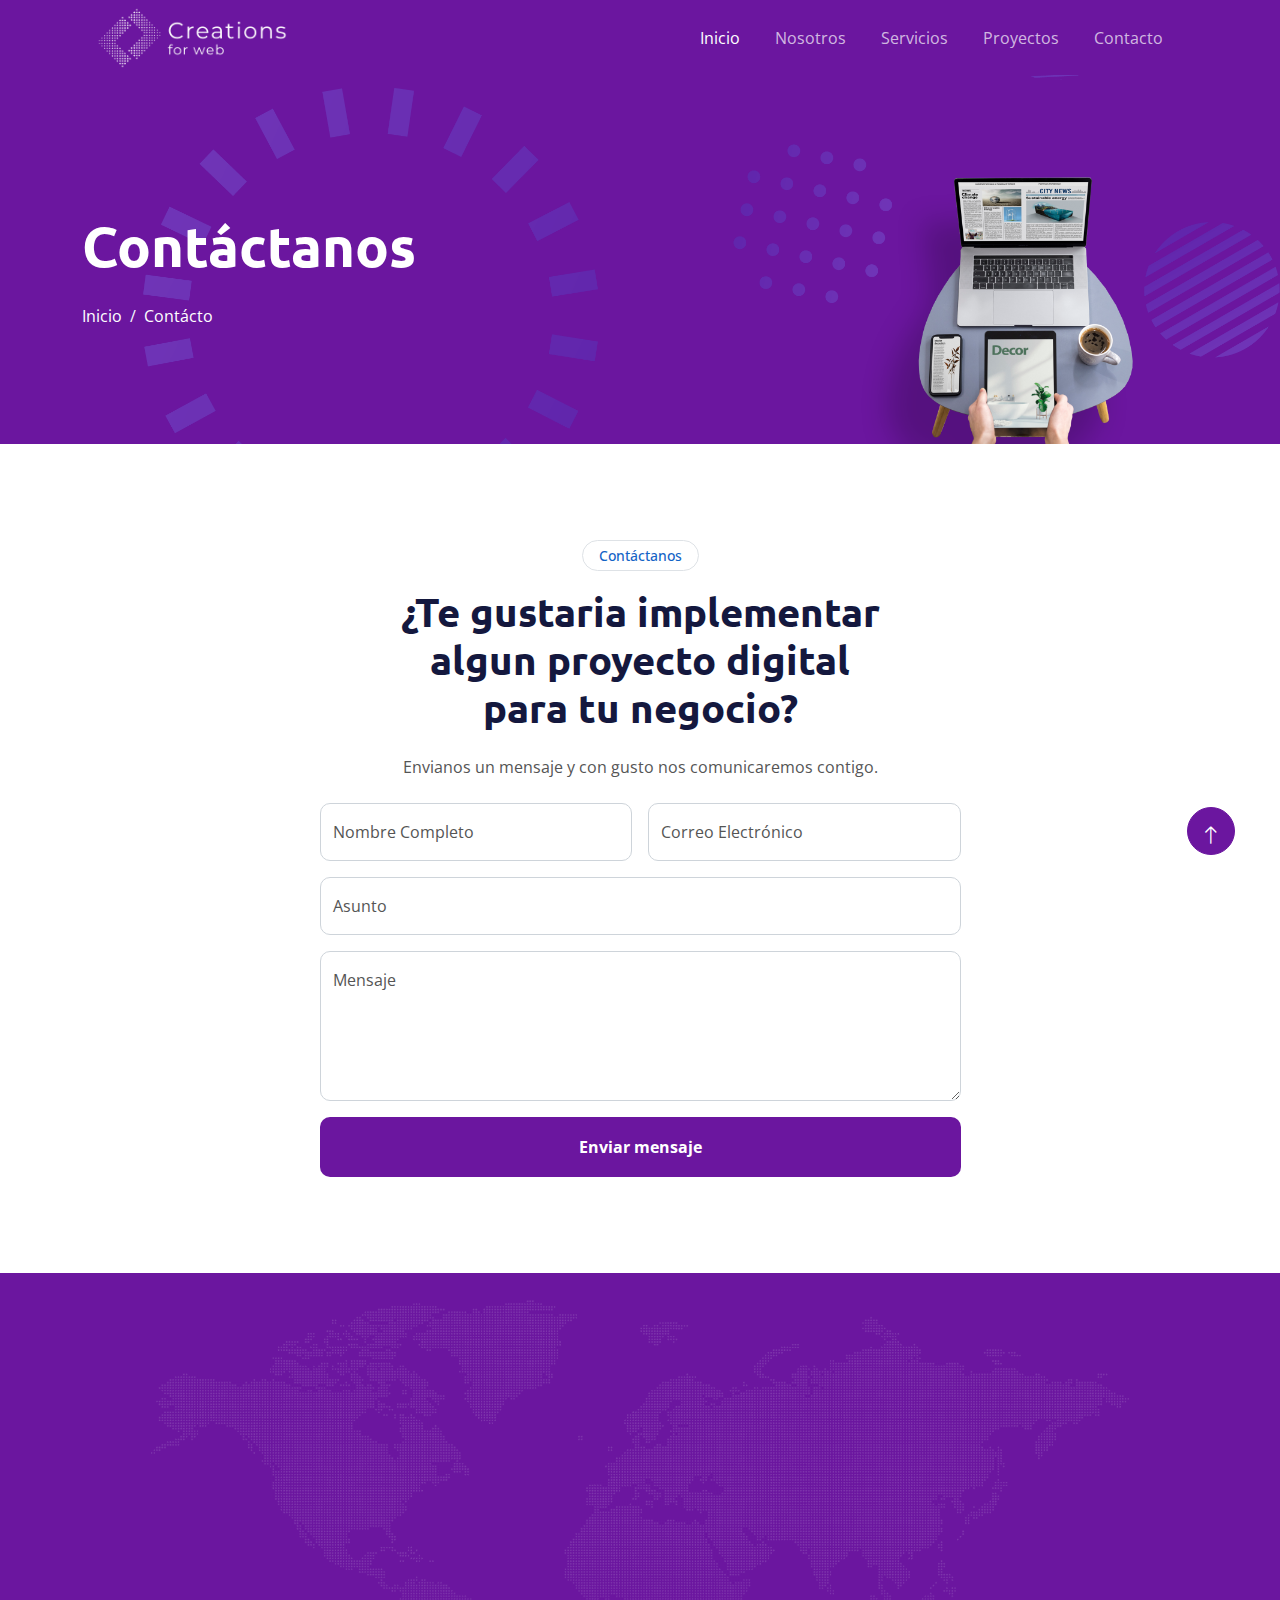
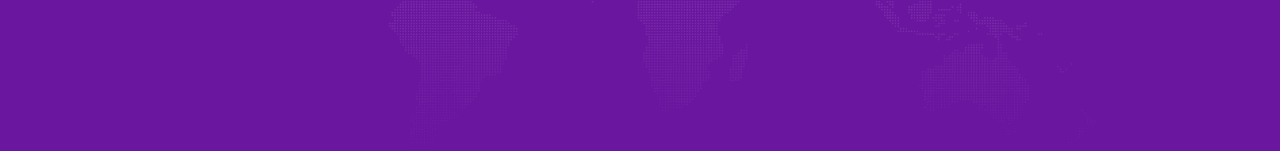
==== contacto.html @ 1298d69a "191223" ====
<!DOCTYPE html>
<html lang="en">

<head>
    <meta charset="utf-8">
    <title>Creations for web</title>
    <meta content="width=device-width, initial-scale=1.0" name="viewport">
    <meta content="" name="keywords">
    <meta content="" name="description">

    <!-- Favicon -->
    <link href="img/favicon.ico" rel="icon">

    <!-- Google Web Fonts -->
    <link rel="preconnect" href="https://fonts.googleapis.com">
    <link rel="preconnect" href="https://fonts.gstatic.com" crossorigin>
    <link href="https://fonts.googleapis.com/css2?family=Open+Sans:wght@400;600&family=Ubuntu:wght@500;700&display=swap"
        rel="stylesheet">

    <!-- Icon Font Stylesheet -->
    <link href="https://cdnjs.cloudflare.com/ajax/libs/font-awesome/5.10.0/css/all.min.css" rel="stylesheet">
    <link href="https://cdn.jsdelivr.net/npm/bootstrap-icons@1.4.1/font/bootstrap-icons.css" rel="stylesheet">

    <!-- Libraries Stylesheet -->
    <link href="lib/animate/animate.min.css" rel="stylesheet">
    <link href="lib/owlcarousel/assets/owl.carousel.min.css" rel="stylesheet">

    <!-- Customized Bootstrap Stylesheet -->
    <link href="css/bootstrap.min.css" rel="stylesheet">

    <!-- Template Stylesheet -->
    <link href="css/style.css" rel="stylesheet">
</head>

<body>
    <!-- Spinner Start -->
    <div id="spinner"
        class="show bg-white position-fixed translate-middle w-100 vh-100 top-50 start-50 d-flex align-items-center justify-content-center">
        <div class="spinner-grow text-primary" style="width: 3rem; height: 3rem;" role="status">
            <span class="sr-only">Loading...</span>
        </div>
    </div>
    <!-- Spinner End -->


    <!-- Navbar Start -->
    <div class="container-fluid sticky-top" style="background-color: #6B169F !important;">
        <div class="container">
            <nav class="navbar navbar-expand-lg navbar-dark p-0">
                <a href="index.html" class="navbar-brand">
                    <!-- <h1 class="text-white">WEB<span class="text-dark">.</span>Develop</h1> -->
                    <img src="img/logos/logo5.png" alt="" style="width: 220px;">
                </a>
                <button type="button" class="navbar-toggler ms-auto me-0" data-bs-toggle="collapse"
                    data-bs-target="#navbarCollapse">
                    <span class="navbar-toggler-icon"></span>
                </button>
                <div class="collapse navbar-collapse" id="navbarCollapse">
                    <div class="navbar-nav ms-auto" style="background-color: #6B169F;">
                        <a href="./" class="nav-item nav-link active">Inicio</a>
                        <a href="index.html?#div_nosotros" class="nav-item nav-link">Nosotros</a>
                        <a href="index.html?#div_servicios" class="nav-item nav-link">Servicios</a>
                        <a href="index.html?#div_proyectos" class="nav-item nav-link">Proyectos</a>
                        <!-- <div class="nav-item dropdown">
                            <a href="#" class="nav-link dropdown-toggle" data-bs-toggle="dropdown">Pages</a>
                            <div class="dropdown-menu bg-light mt-2">
                                <a href="feature.html" class="dropdown-item">Features</a>
                                <a href="team.html" class="dropdown-item">Our Team</a>
                                <a href="faq.html" class="dropdown-item">FAQs</a>
                                <a href="testimonial.html" class="dropdown-item">Testimonial</a>
                                <a href="404.html" class="dropdown-item">404 Page</a>
                            </div>
                        </div> -->
                        <a href="contacto.html" class="nav-item nav-link">Contacto</a>
                    </div>
                    <!-- <butaton type="button" class="btn text-white p-0 d-none d-lg-block" data-bs-toggle="modal"
                        data-bs-target="#searchModal"><i class="fa fa-search"></i></butaton> -->
                </div>
            </nav>
        </div>
    </div>
    <!-- Navbar End -->


    <!-- Hero Start -->
    <div class="container-fluid pt-5 bg-primary hero-header" style="background-color: #6B169F !important;">
        <div class="container pt-5">
            <div class="row g-5 pt-5">
                <div class="col-lg-6 align-self-center text-center text-lg-start mb-lg-5">
                    <h1 class="display-4 text-white mb-4 animated slideInRight">Contáctanos</h1>
                    <nav aria-label="breadcrumb">
                        <ol class="breadcrumb justify-content-center justify-content-lg-start mb-0">
                            <li class="breadcrumb-item"><a class="text-white" href="index.html">Inicio</a></li>
                            <!-- <li class="breadcrumb-item"><a class="text-white" href="#">Contacto</a></li> -->
                            <li class="breadcrumb-item text-white active" aria-current="page">Contácto</li>
                        </ol>
                    </nav>
                </div>
                <div class="col-lg-6 align-self-end text-center text-lg-end">
                    <img class="img-fluid" src="img/76507_3.png" alt="" style="max-height: 300px;">
                </div>
            </div>
        </div>
    </div>
    <!-- Hero End -->


    <!-- Full Screen Search Start -->
    <div class="modal fade" id="searchModal" tabindex="-1">
        <div class="modal-dialog modal-fullscreen">
            <div class="modal-content" style="background: rgba(20, 24, 62, 0.7);">
                <div class="modal-header border-0">
                    <button type="button" class="btn btn-square bg-white btn-close" data-bs-dismiss="modal"
                        aria-label="Close"></button>
                </div>
                <div class="modal-body d-flex align-items-center justify-content-center">
                    <div class="input-group" style="max-width: 600px;">
                        <input type="text" class="form-control bg-transparent border-light p-3"
                            placeholder="Type search keyword">
                        <button class="btn btn-light px-4"><i class="bi bi-search"></i></button>
                    </div>
                </div>
            </div>
        </div>
    </div>
    <!-- Full Screen Search End -->


    <!-- Contact Start -->
    <div class="container-fluid py-5">
        <div class="container py-5">
            <div class="mx-auto text-center wow fadeIn" data-wow-delay="0.1s" style="max-width: 500px;">
                <div class="btn btn-sm border rounded-pill text-primary px-3 mb-3">Contáctanos</div>
                <h1 class="mb-4">¿Te gustaria implementar algun proyecto digital para tu negocio?</h1>
            </div>
            <div class="row justify-content-center">
                <div class="col-lg-7">
                    <p class="text-center mb-4">Envianos un mensaje y con gusto nos comunicaremos contigo.</p>
                    <div class="wow fadeIn" data-wow-delay="0.3s">
                        <form>
                            <div class="row g-3">
                                <div class="col-md-6">
                                    <div class="form-floating">
                                        <input type="text" class="form-control" id="name" placeholder="Nombre Completo">
                                        <label for="name">Nombre Completo</label>
                                    </div>
                                </div>
                                <div class="col-md-6">
                                    <div class="form-floating">
                                        <input type="email" class="form-control" id="email" placeholder="Correo Electrónico">
                                        <label for="email">Correo Electrónico</label>
                                    </div>
                                </div>
                                <div class="col-12">
                                    <div class="form-floating">
                                        <input type="text" class="form-control" id="subject" placeholder="Asunto">
                                        <label for="subject">Asunto</label>
                                    </div>
                                </div>
                                <div class="col-12">
                                    <div class="form-floating">
                                        <textarea class="form-control" placeholder="Escribe tu mensaje aquí" id="message" style="height: 150px"></textarea>
                                        <label for="message">Mensaje</label>
                                    </div>
                                </div>
                                <div class="col-12">
                                    <div onclick="guardar_contacto();" style=" padding: 18px; width: 100%; background-color: #6B169F; color: #fff; cursor: pointer; border-radius: 10px; text-align: center;">
                                        <b>Enviar mensaje</b>
                                    </div>
                                    <!-- <button class="btn btn-primary w-100 py-3" style="background-color: #6B169F;" onclick="guardar_contacto();">Enviar Mensaje</button> -->
                                    <!-- <button onclick="guardar_contacto();">Enviar</button> -->
                                    <!-- <a href="#" onclick="guardar_contacto();">Guardar</a> -->
                                    
                                </div>
                            </div>
                        </form>
                    </div>
                </div>
            </div>
        </div>
    </div>
    <!-- Contact End -->
        

    <!-- Newsletter Start -->
    <!-- <div class="container-fluid bg-primary newsletter py-5">
        <div class="container">
            <div class="row g-5 align-items-center">
                <div class="col-md-5 ps-lg-0 pt-5 pt-md-0 text-start wow fadeIn" data-wow-delay="0.3s">
                    <img class="img-fluid" src="img/newsletter.png" alt="">
                </div>
                <div class="col-md-7 py-5 newsletter-text wow fadeIn" data-wow-delay="0.5s">
                    <div class="btn btn-sm border rounded-pill text-white px-3 mb-3">Newsletter</div>
                    <h1 class="text-white mb-4">Let's subscribe the newsletter</h1>
                    <div class="position-relative w-100 mt-3 mb-2">
                        <input class="form-control border-0 rounded-pill w-100 ps-4 pe-5" type="text"
                            placeholder="Enter Your Email" style="height: 48px;">
                        <button type="button" class="btn shadow-none position-absolute top-0 end-0 mt-1 me-2"><i
                                class="fa fa-paper-plane text-primary fs-4"></i></button>
                    </div>
                    <small class="text-white-50">Diam sed sed dolor stet amet eirmod</small>
                </div>
            </div>
        </div>
    </div> -->
    <!-- Newsletter End -->


    <!-- Footer Start -->
    <!-- Footer Start -->
    <div class="container-fluid bg-dark text-white-50 footer pt-5" style="background-color: #6B169F !important;">
        <div class="container py-5">
            <div class="row g-5">
                <div class="col-md-6 col-lg-3 wow fadeIn" data-wow-delay="0.1s">
                    <a href="index.html" class="d-inline-block mb-3">
                        <!-- <h1 class="text-white">AI<span class="text-primary">.</span>Tech</h1> -->
                        <img src="img/logos/logo5.png" alt="" style="width: 190px;">
                    </a>
                    <p class="mb-0">Nuestra misión es la satisfacción de nuestros clientes mediante la implementación de herramientas digitales a la medida que impulsen el crecimiento de su negocio.</p>
                </div>
                <div class="col-md-6 col-lg-3 wow fadeIn" data-wow-delay="0.3s">
                    <h5 class="text-white mb-4">Ponerse en contácto</h5>
                    <p><i class="fa fa-map-marker-alt me-3"></i>Guadalajara, Jalisco México</p>
                    <p><i class="fa fa-phone-alt me-3"></i>+52 333 255 0900</p>
                    <p><i class="fa fa-envelope me-3"></i>info@creationsforweb.com</p>
                    <div class="d-flex pt-2">
                        <!-- <a class="btn btn-outline-light btn-social" href=""><i class="fab fa-twitter"></i></a>
                        <a class="btn btn-outline-light btn-social" href=""><i class="fab fa-facebook-f"></i></a>
                        <a class="btn btn-outline-light btn-social" href=""><i class="fab fa-youtube"></i></a>
                        <a class="btn btn-outline-light btn-social" href=""><i class="fab fa-instagram"></i></a>
                        <a class="btn btn-outline-light btn-social" href=""><i class="fab fa-linkedin-in"></i></a> -->
                    </div>
                </div>
                <div class="col-md-6 col-lg-3 wow fadeIn" data-wow-delay="0.5s">
                    <h5 class="text-white mb-4">Navegación</h5>
                    <a class="btn btn-link" href="index.html?#div_nosotros">Nosotros</a>
                    <a class="btn btn-link" href="contacto.html">Contacto</a>
                    <a class="btn btn-link" href="#">Privacy Policy</a>
                    <a class="btn btn-link" href="#">Terms & Condition</a>
                    <!-- <a class="btn btn-link" href="">Career</a> -->
                </div>
                <div class="col-md-6 col-lg-3 wow fadeIn" data-wow-delay="0.7s">
                    <h5 class="text-white mb-4">Nuestros servicios</h5>
                    <a class="btn btn-link" href="#">Paginas Web</a>
                    <a class="btn btn-link" href="#">Sistemas Web</a>
                    <a class="btn btn-link" href="#">Web Apps</a>
                    <a class="btn btn-link" href="#">Tiendas en linea</a>
                    <!-- <a class="btn btn-link" href="#">Robot Technology</a> -->
                </div>
            </div>
        </div>
        <div class="container wow fadeIn" data-wow-delay="0.1s">
            <div class="copyright">
                <div class="row">
                    <div class="col-md-6 text-center text-md-start mb-3 mb-md-0">
                        &copy; <a class="border-bottom" href="#">Creations for web</a>, All Right Reserved.

                        <!--/*** This template is free as long as you keep the footer author’s credit link/attribution link/backlink. If you'd like to use the template without the footer author’s credit link/attribution link/backlink, you can purchase the Credit Removal License from "https://htmlcodex.com/credit-removal". Thank you for your support. ***/-->
                        Designed By <a class="border-bottom" href="https://htmlcodex.com">HTML Codex</a> Distributed By <a class="border-bottom" href="https://themewagon.com">ThemeWagon</a>
                    </div>
                    <!-- <div class="col-md-6 text-center text-md-end">
                        <div class="footer-menu">
                            <a href="">Home</a>
                            <a href="">Cookies</a>
                            <a href="">Help</a>
                            <a href="">FAQs</a>
                        </div>
                    </div> -->
                </div>
            </div>
        </div>
    </div>
    <!-- Footer End -->


    <!-- Back to Top -->
    <a href="#" style="background-color: #6B169F; border-color: #6B169F;" class="btn btn-lg btn-primary btn-lg-square back-to-top pt-2"><i class="bi bi-arrow-up"></i></a>

    <script src="https://code.jquery.com/jquery-3.7.1.min.js" integrity="sha256-/JqT3SQfawRcv/BIHPThkBvs0OEvtFFmqPF/lYI/Cxo=" crossorigin="anonymous"></script>
    <!-- JavaScript Libraries -->
    <script src="https://ajax.googleapis.com/ajax/libs/jquery/3.6.1/jquery.min.js"></script>
    <script src="https://cdn.jsdelivr.net/npm/bootstrap@5.0.0/dist/js/bootstrap.bundle.min.js"></script>
    <script src="lib/wow/wow.min.js"></script>
    <script src="lib/easing/easing.min.js"></script>
    <script src="lib/waypoints/waypoints.min.js"></script>
    <script src="lib/counterup/counterup.min.js"></script>
    <script src="lib/owlcarousel/owl.carousel.min.js"></script>

    <!-- Template Javascript -->
    <script src="js/main.js"></script>
</body>
<script type="text/javascript" src="scripts/contacto.js?v=<?php echo(rand()); ?>"></script>
</html>
---- css/style.css ----
/********** Template CSS **********/
:root {
    --primary: #1363C6;
    --secondary: #15ACE1;
    --light: #F4F7FE;
    --dark: #14183E;
}


/*** Spinner ***/
#spinner {
    opacity: 0;
    visibility: hidden;
    transition: opacity .5s ease-out, visibility 0s linear .5s;
    z-index: 99999;
}

#spinner.show {
    transition: opacity .5s ease-out, visibility 0s linear 0s;
    visibility: visible;
    opacity: 1;
}

.back-to-top {
    position: fixed;
    display: none;
    right: 45px;
    bottom: 45px;
    z-index: 99;
}


/*** Heading ***/
h1,
h2,
h3,
.fw-bold {
    font-weight: 700 !important;
}

h4,
h5,
h6,
.fw-medium {
    font-weight: 500 !important;
}


/*** Button ***/
.btn {
    font-weight: 500;
    transition: .5s;
}

.btn-square {
    width: 38px;
    height: 38px;
}

.btn-sm-square {
    width: 32px;
    height: 32px;
}

.btn-lg-square {
    width: 48px;
    height: 48px;
}

.btn-square,
.btn-sm-square,
.btn-lg-square {
    padding: 0;
    display: flex;
    align-items: center;
    justify-content: center;
    font-weight: normal;
    border-radius: 50px;
}


/*** Navbar ***/
.sticky-top {
    top: -150px;
    transition: .5s;
}

.navbar {
    padding: 11px 0 !important;
    height: 75px;
}

.navbar .navbar-nav .nav-link {
    margin-right: 35px;
    padding: 0;
    color: rgba(255, 255, 255, .7);
    outline: none;
}

.navbar .navbar-nav .nav-link:hover,
.navbar .navbar-nav .nav-link.active {
    color: rgba(255, 255, 255, 1);
}

.navbar .dropdown-toggle::after {
    border: none;
    content: "\f107";
    font-family: "Font Awesome 5 Free";
    font-weight: 900;
    vertical-align: middle;
    margin-left: 8px;
}

@media (max-width: 991.98px) {
    .navbar .navbar-nav {
        padding: 0 15px;
        background: var(--primary);
    }

    .navbar .navbar-nav .nav-link  {
        margin-right: 0;
        padding: 10px 0;
    }
}

@media (min-width: 992px) {
    .navbar .nav-item .dropdown-menu {
        display: block;
        border: none;
        margin-top: 0;
        top: 150%;
        opacity: 0;
        visibility: hidden;
        transition: .5s;
    }

    .navbar .nav-item:hover .dropdown-menu {
        top: 100%;
        visibility: visible;
        transition: .5s;
        opacity: 1;
    }
}


/*** Hero Header ***/
.hero-header {
    margin-top: -75px;
    background: url(../img/bg-hero.png) center center no-repeat;
    background-size: cover;
}

.hero-header .breadcrumb-item+.breadcrumb-item::before {
    color: var(--light);
}


/*** Section Title ***/
.section-title::before {
    position: absolute;
    content: "";
    width: 45px;
    height: 4px;
    bottom: 0;
    left: 0;
    background: var(--dark);
}

.section-title::after {
    position: absolute;
    content: "";
    width: 4px;
    height: 4px;
    bottom: 0;
    left: 50px;
    background: var(--dark);
}

.section-title.text-center::before {
    left: 50%;
    margin-left: -25px;
}

.section-title.text-center::after {
    left: 50%;
    margin-left: 25px;
}

.section-title h6::before,
.section-title h6::after {
    position: absolute;
    content: "";
    width: 10px;
    height: 10px;
    top: 2px;
    left: 0;
    background: rgba(33, 66, 177, .5);
}

.section-title h6::after {
    top: 5px;
    left: 3px;
}


/*** About ***/
.about-img {
    position: relative;
    overflow: hidden;
}

.about-img::after {
    position: absolute;
    content: "";
    width: 100%;
    height: 100%;
    top: 0;
    left: 0;
    background: url(../img/bg-about-img.png) top left no-repeat;
    background-size: contain;
}


/*** Service ***/
.service-item {
    position: relative;
    padding: 45px 30px;
    background: #FFFFFF;
    transition: .5s;
}

.service-item:hover {
    background: var(--primary);
}

.service-item .service-icon {
    margin: 0 auto 20px auto;
    width: 90px;
    height: 90px;
    color: var(--primary);
    background: var(--light);
    transition: .5s;
}

.service-item:hover .service-icon {
    background: #FFFFFF;
}

.service-item h5,
.service-item p {
    transition: .5s;
}

.service-item:hover h5,
.service-item:hover p {
    color: #FFFFFF;
}

.service-item a.btn {
    position: relative;
    display: flex;
    color: var(--primary);
    transition: .5s;
    z-index: 1;
}

.service-item:hover a.btn {
    color: var(--primary);
}

.service-item a.btn::before {
    position: absolute;
    content: "";
    width: 35px;
    height: 35px;
    top: 0;
    left: 0;
    border-radius: 35px;
    background: var(--light);
    transition: .5s;
    z-index: -1;
}

.service-item:hover a.btn::before {
    width: 100%;
    background: var(--light);
}


/*** Feature ***/
.feature {
    background: url(../img/bg-hero.png) center center no-repeat;
    background-size: cover;
}


/*** Newsletter ***/
.newsletter {
    background: url(../img/bg-hero.png) center center no-repeat;
    background-size: cover;
}

@media (min-width: 992px) {
    .newsletter .container {
        max-width: 100% !important;
    }

    .newsletter .newsletter-text  {
        padding-right: calc(((100% - 960px) / 2) + .75rem);
    }
}

@media (min-width: 1200px) {
    .newsletter .newsletter-text  {
        padding-right: calc(((100% - 1140px) / 2) + .75rem);
    }
}

@media (min-width: 1400px) {
    .newsletter .newsletter-text  {
        padding-right: calc(((100% - 1320px) / 2) + .75rem);
    }
}


/*** Case Study ***/
.case-item img {
    transition: .5s;
}
  
.case-item:hover img {
    transform: scale(1.2);
}
  
.case-overlay {
    position: absolute;
    padding: 30px;
    width: 100%;
    height: 100%;
    top: 0;
    left: 0;
    display: flex;
    flex-direction: column;
    align-items: flex-start;
    justify-content: flex-end;
    background: linear-gradient(rgba(20, 24, 62, 0), var(--dark));
    z-index: 1;
}

.case-overlay small {
    display: inline-block;
    padding: 3px 15px;
    color: #FFFFFF;
    background: rgba(20, 24, 62, .7);
    border-radius: 25px;
    margin-bottom: 15px;
}

.case-overlay span.btn:hover {
    color: var(--primary);
    background: #FFFFFF;
    border-color: #FFFFFF;
}


/*** FAQs ***/
.accordion .accordion-item {
    border: none;
    margin-bottom: 15px;
}

.accordion .accordion-button {
    background: var(--light);
    border-radius: 2px;
}

.accordion .accordion-button:not(.collapsed) {
    color: #FFFFFF;
    background: var(--primary);
    box-shadow: none;
}

.accordion .accordion-button:not(.collapsed)::after {
    background-image: url("data:image/svg+xml,%3csvg xmlns='http://www.w3.org/2000/svg' viewBox='0 0 16 16' fill='%23fff'%3e%3cpath fill-rule='evenodd' d='M1.646 4.646a.5.5 0 0 1 .708 0L8 10.293l5.646-5.647a.5.5 0 0 1 .708.708l-6 6a.5.5 0 0 1-.708 0l-6-6a.5.5 0 0 1 0-.708z'/%3e%3c/svg%3e");
}

.accordion .accordion-body {
    padding: 15px 0 0 0;
}


/*** Testimonial ***/
.testimonial-carousel {
    position: relative;
}

.testimonial-carousel .owl-nav {
    position: absolute;
    width: 40px;
    height: 100%;
    top: calc(50% - 50px);
    left: -21px;
    display: flex;
    flex-direction: column;
    align-items: center;
}

.testimonial-carousel .owl-nav .owl-prev,
.testimonial-carousel .owl-nav .owl-next {
    margin: 5px 0;
    width: 40px;
    height: 40px;
    display: flex;
    align-items: center;
    justify-content: center;
    color: var(--primary);
    background: #FFFFFF;
    border: 1px solid var(--primary);
    border-radius: 40px;
    font-size: 18px;
    transition: .5s;
}

.testimonial-carousel .owl-nav .owl-prev:hover,
.testimonial-carousel .owl-nav .owl-next:hover {
    background: var(--primary);
    color: #FFFFFF;
}

.testimonial-carousel .owl-dots {
    margin-top: 35px;
    margin-left: 3rem;
}

.testimonial-carousel .owl-dot {
    position: relative;
    display: inline-block;
    margin-right: 10px;
    width: 15px;
    height: 15px;
    background: #FFFFFF;
    border: 1px solid var(--primary);
    border-radius: 15px;
    transition: .5s;
}

.testimonial-carousel .owl-dot.active {
    width: 30px;
    background: var(--primary);
}


/*** Team ***/
.team-item {
    transition: .5s;
    border: 1px solid transparent;
    transition: .5s;
}

.team-item:hover {

    border-color: var(--primary);
}


/*** Footer ***/
.footer {
    background: url(../img/footer.png) center center no-repeat;
    background-size: contain;
}

.footer .btn.btn-social {
    margin-right: 5px;
    width: 40px;
    height: 40px;
    display: flex;
    align-items: center;
    justify-content: center;
    color: rgba(255,255,255,.5);
    border: 1px solid rgba(256, 256, 256, .1);
    border-radius: 40px;
    transition: .3s;
}

.footer .btn.btn-social:hover {
    color: var(--primary);
}

.footer .btn.btn-link {
    display: block;
    margin-bottom: 10px;
    padding: 0;
    text-align: left;
    color: rgba(255,255,255,.5);
    font-weight: normal;
    transition: .3s;
}

.footer .btn.btn-link:hover {
    color: #FFFFFF;
}

.footer .btn.btn-link::before {
    position: relative;
    content: "\f105";
    font-family: "Font Awesome 5 Free";
    font-weight: 900;
    margin-right: 10px;
}

.footer .btn.btn-link:hover {
    letter-spacing: 1px;
    box-shadow: none;
}

.footer .copyright {
    padding: 25px 0;
    font-size: 14px;
    border-top: 1px solid rgba(256, 256, 256, .1);
}

.footer .copyright a {
    color: rgba(255,255,255,.5);
}

.footer .copyright a:hover {
    color: #FFFFFF;
}

.footer .footer-menu a {
    margin-right: 15px;
    padding-right: 15px;
    border-right: 1px solid rgba(255, 255, 255, .1);
}

.footer .footer-menu a:last-child {
    margin-right: 0;
    padding-right: 0;
    border-right: none;
}
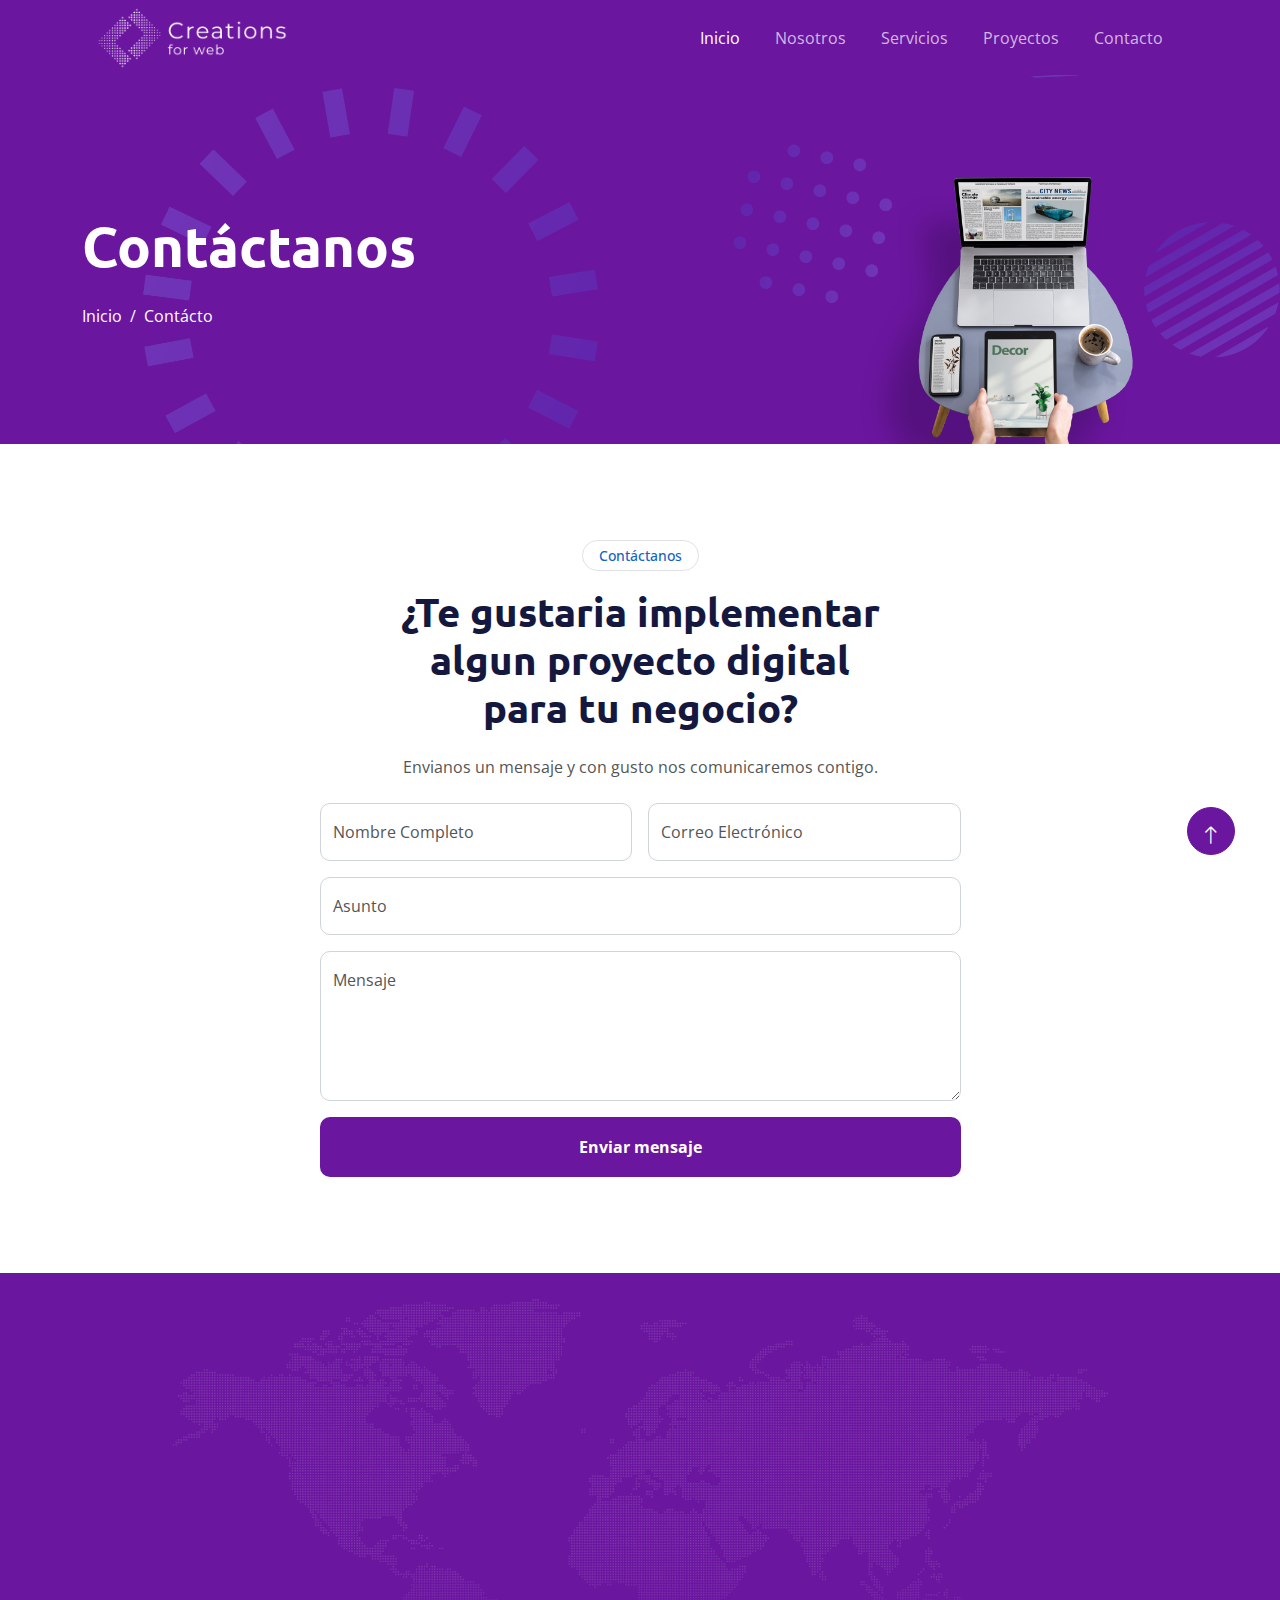
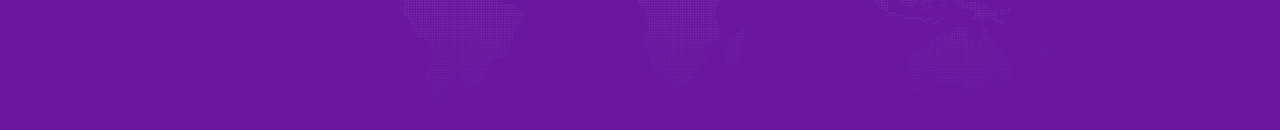
==== commit bd442ce8: "191223_1" ====
--- a/contacto.html
+++ b/contacto.html
@@ -256,7 +256,7 @@
                         &copy; <a class="border-bottom" href="#">Creations for web</a>, All Right Reserved.
 
                         <!--/*** This template is free as long as you keep the footer author’s credit link/attribution link/backlink. If you'd like to use the template without the footer author’s credit link/attribution link/backlink, you can purchase the Credit Removal License from "https://htmlcodex.com/credit-removal". Thank you for your support. ***/-->
-                        Designed By <a class="border-bottom" href="https://htmlcodex.com">HTML Codex</a> Distributed By <a class="border-bottom" href="https://themewagon.com">ThemeWagon</a>
+                        <!-- Designed By <a class="border-bottom" href="https://htmlcodex.com">HTML Codex</a> Distributed By <a class="border-bottom" href="https://themewagon.com">ThemeWagon</a> -->
                     </div>
                     <!-- <div class="col-md-6 text-center text-md-end">
                         <div class="footer-menu">
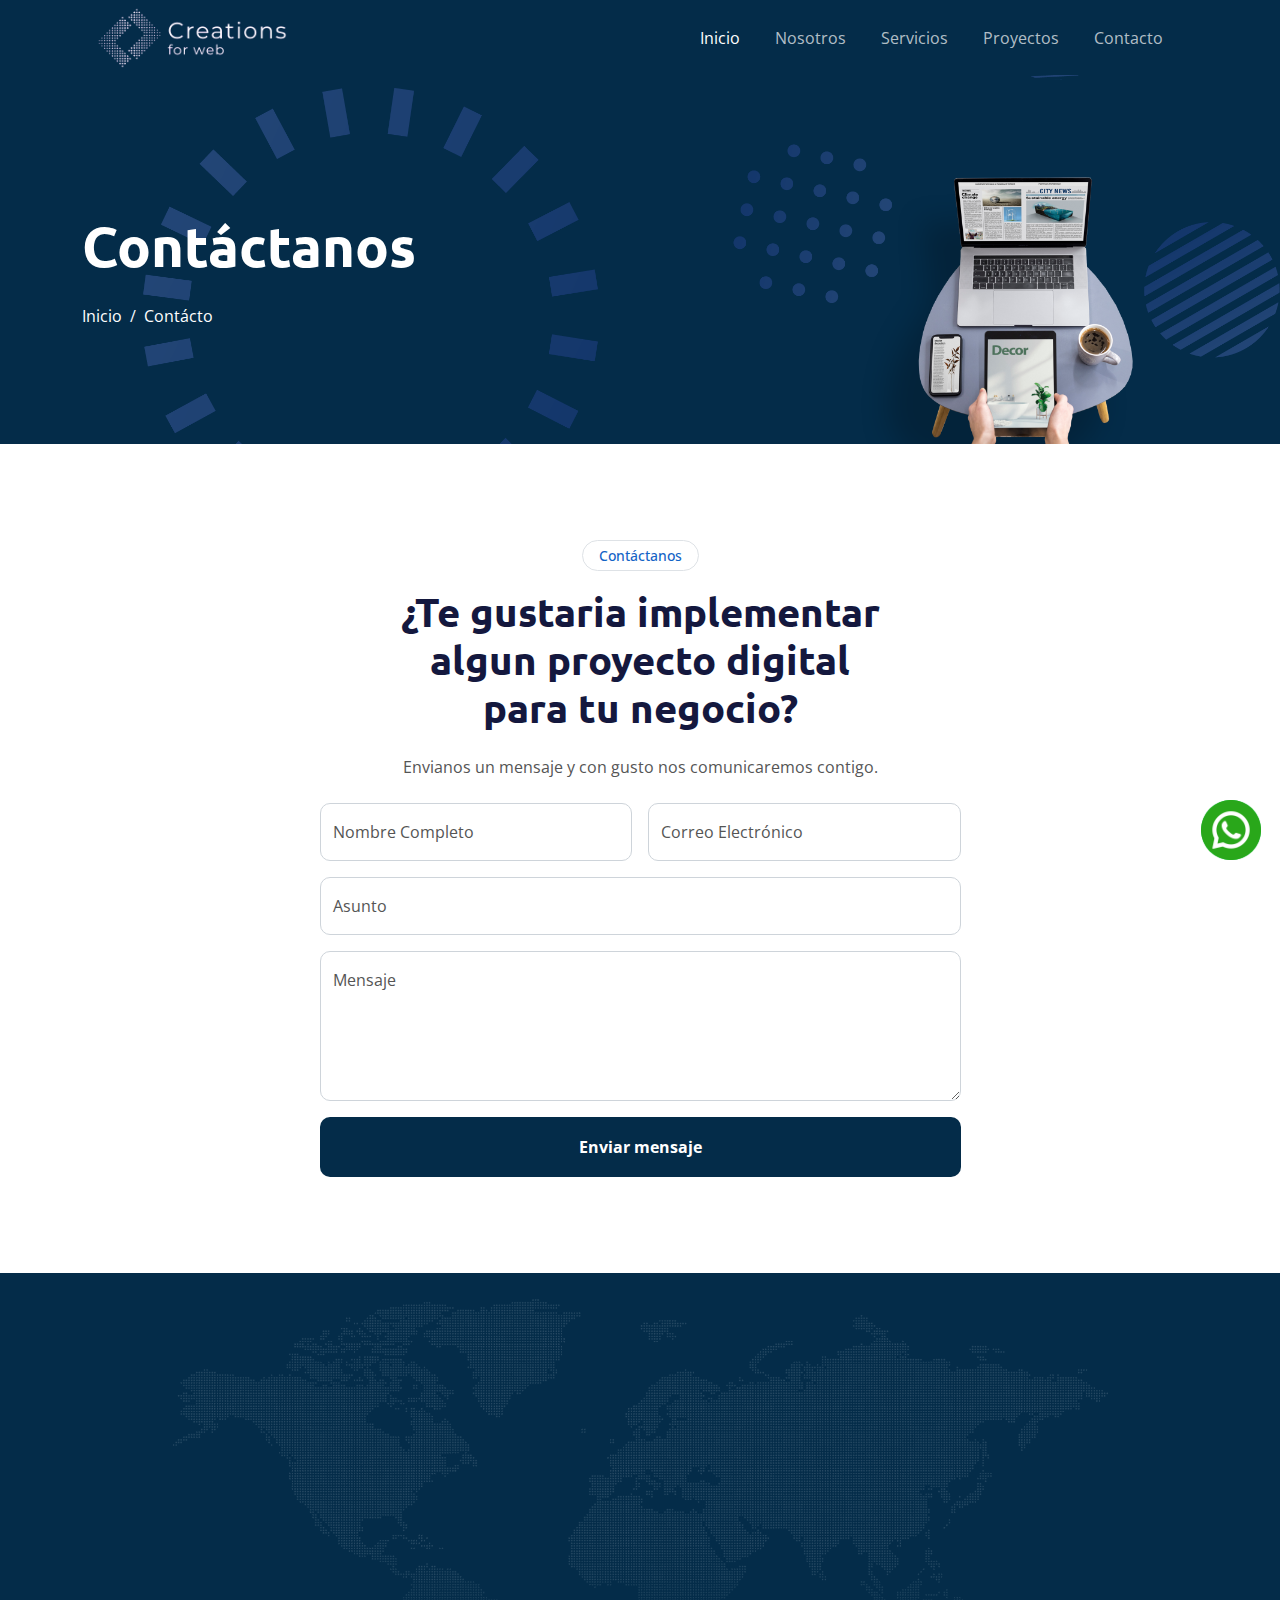
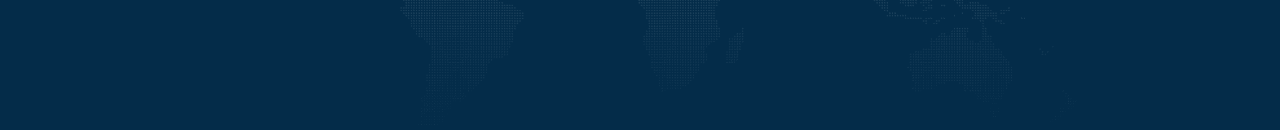
==== commit 9f0de33a: "28122023_5" ====
--- a/contacto.html
+++ b/contacto.html
@@ -4,6 +4,7 @@
 <head>
     <meta charset="utf-8">
     <title>Creations for web</title>
+    <link href="img/logos/icono.png" rel="icon">
     <meta content="width=device-width, initial-scale=1.0" name="viewport">
     <meta content="" name="keywords">
     <meta content="" name="description">
@@ -30,9 +31,13 @@
 
     <!-- Template Stylesheet -->
     <link href="css/style.css" rel="stylesheet">
+    <link rel="stylesheet" href="whatsapp.css">
 </head>
 
 <body>
+    <a  href="https://api.whatsapp.com/send?phone=+5213332550900&text=Hola,%20me%20gustaría%20conocer%20más%20información%20." class="float" target="_blank">
+        <img src="img/iconos/whatsapp.png" style="width: 100%;">
+    </a>
     <!-- Spinner Start -->
     <div id="spinner"
         class="show bg-white position-fixed translate-middle w-100 vh-100 top-50 start-50 d-flex align-items-center justify-content-center">
@@ -44,19 +49,19 @@
 
 
     <!-- Navbar Start -->
-    <div class="container-fluid sticky-top" style="background-color: #6B169F !important;">
+    <div class="container-fluid sticky-top" style="background-color: #042C49 !important;">
         <div class="container">
             <nav class="navbar navbar-expand-lg navbar-dark p-0">
                 <a href="index.html" class="navbar-brand">
                     <!-- <h1 class="text-white">WEB<span class="text-dark">.</span>Develop</h1> -->
-                    <img src="img/logos/logo5.png" alt="" style="width: 220px;">
+                    <img src="img/logos/logo5SF.png" alt="" style="width: 220px;">
                 </a>
                 <button type="button" class="navbar-toggler ms-auto me-0" data-bs-toggle="collapse"
                     data-bs-target="#navbarCollapse">
                     <span class="navbar-toggler-icon"></span>
                 </button>
                 <div class="collapse navbar-collapse" id="navbarCollapse">
-                    <div class="navbar-nav ms-auto" style="background-color: #6B169F;">
+                    <div class="navbar-nav ms-auto" style="background-color: #042C49;">
                         <a href="./" class="nav-item nav-link active">Inicio</a>
                         <a href="index.html?#div_nosotros" class="nav-item nav-link">Nosotros</a>
                         <a href="index.html?#div_servicios" class="nav-item nav-link">Servicios</a>
@@ -83,7 +88,7 @@
 
 
     <!-- Hero Start -->
-    <div class="container-fluid pt-5 bg-primary hero-header" style="background-color: #6B169F !important;">
+    <div class="container-fluid pt-5 bg-primary hero-header" style="background-color: #042C49 !important;">
         <div class="container pt-5">
             <div class="row g-5 pt-5">
                 <div class="col-lg-6 align-self-center text-center text-lg-start mb-lg-5">
@@ -164,7 +169,7 @@
                                     </div>
                                 </div>
                                 <div class="col-12">
-                                    <div onclick="guardar_contacto();" style=" padding: 18px; width: 100%; background-color: #6B169F; color: #fff; cursor: pointer; border-radius: 10px; text-align: center;">
+                                    <div onclick="guardar_contacto();" style=" padding: 18px; width: 100%; background-color: #042C49; color: #fff; cursor: pointer; border-radius: 10px; text-align: center;">
                                         <b>Enviar mensaje</b>
                                     </div>
                                     <!-- <button class="btn btn-primary w-100 py-3" style="background-color: #6B169F;" onclick="guardar_contacto();">Enviar Mensaje</button> -->
@@ -208,13 +213,13 @@
 
     <!-- Footer Start -->
     <!-- Footer Start -->
-    <div class="container-fluid bg-dark text-white-50 footer pt-5" style="background-color: #6B169F !important;">
+    <div class="container-fluid bg-dark text-white-50 footer pt-5" style="background-color: #042C49 !important;">
         <div class="container py-5">
             <div class="row g-5">
                 <div class="col-md-6 col-lg-3 wow fadeIn" data-wow-delay="0.1s">
                     <a href="index.html" class="d-inline-block mb-3">
                         <!-- <h1 class="text-white">AI<span class="text-primary">.</span>Tech</h1> -->
-                        <img src="img/logos/logo5.png" alt="" style="width: 190px;">
+                        <img src="img/logos/logo5SF.png" alt="" style="width: 190px;">
                     </a>
                     <p class="mb-0">Nuestra misión es la satisfacción de nuestros clientes mediante la implementación de herramientas digitales a la medida que impulsen el crecimiento de su negocio.</p>
                 </div>
@@ -274,7 +279,7 @@
 
 
     <!-- Back to Top -->
-    <a href="#" style="background-color: #6B169F; border-color: #6B169F;" class="btn btn-lg btn-primary btn-lg-square back-to-top pt-2"><i class="bi bi-arrow-up"></i></a>
+    <!-- <a href="#" style="background-color: #042C49; border-color: #6B169F;" class="btn btn-lg btn-primary btn-lg-square back-to-top pt-2"><i class="bi bi-arrow-up"></i></a> -->
 
     <script src="https://code.jquery.com/jquery-3.7.1.min.js" integrity="sha256-/JqT3SQfawRcv/BIHPThkBvs0OEvtFFmqPF/lYI/Cxo=" crossorigin="anonymous"></script>
     <!-- JavaScript Libraries -->
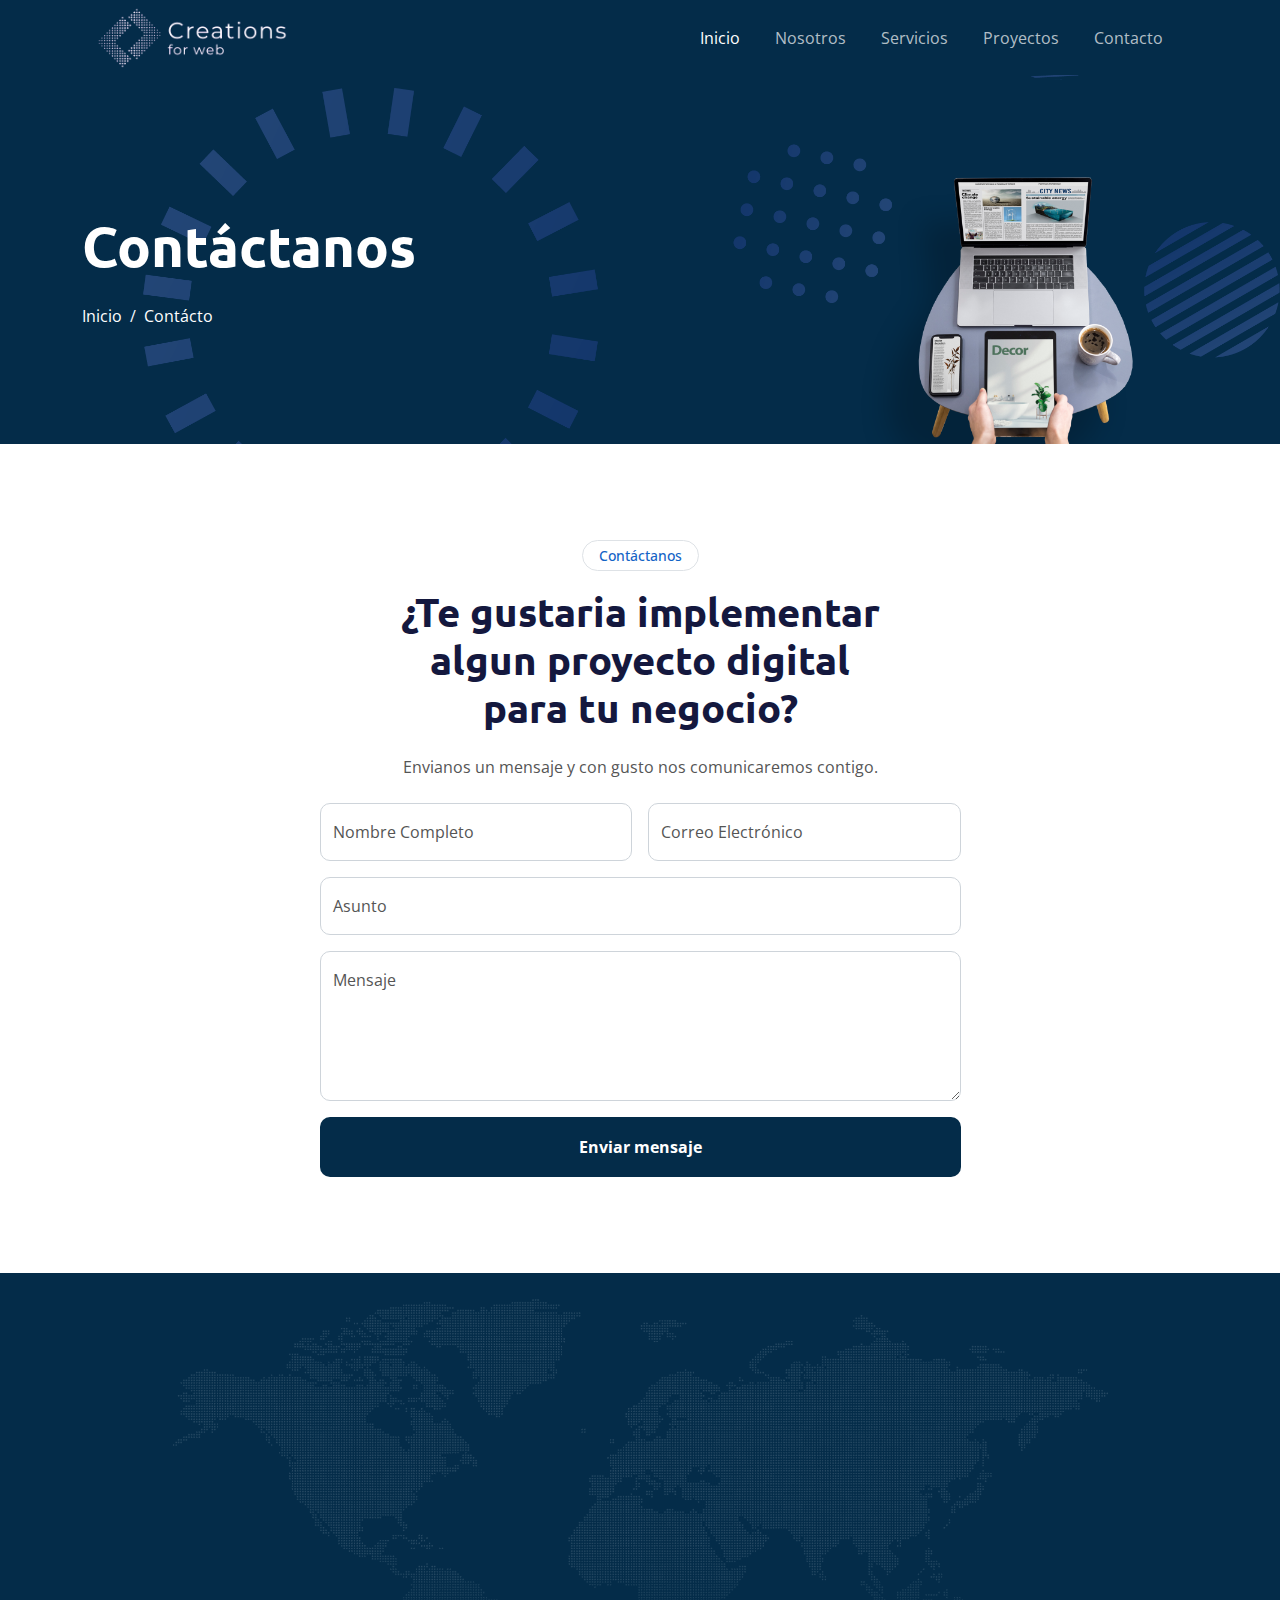
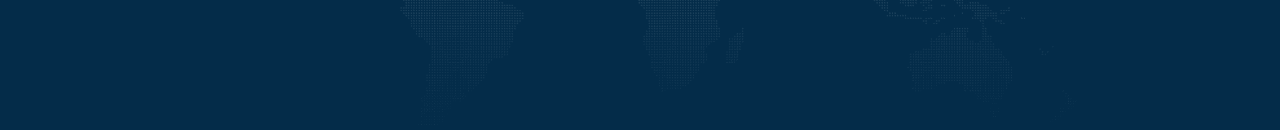
==== commit ae4bfe39: "291223_11" ====
--- a/contacto.html
+++ b/contacto.html
@@ -32,12 +32,13 @@
     <!-- Template Stylesheet -->
     <link href="css/style.css" rel="stylesheet">
     <link rel="stylesheet" href="whatsapp.css">
+    <script type="text/javascript">window.$crisp=[];window.CRISP_WEBSITE_ID="f599df19-3c92-4f41-af91-ad09339655c1";(function(){d=document;s=d.createElement("script");s.src="https://client.crisp.chat/l.js";s.async=1;d.getElementsByTagName("head")[0].appendChild(s);})();</script>
 </head>
 
 <body>
-    <a  href="https://api.whatsapp.com/send?phone=+5213332550900&text=Hola,%20me%20gustaría%20conocer%20más%20información%20." class="float" target="_blank">
+    <!-- <a  href="https://api.whatsapp.com/send?phone=+5213332550900&text=Hola,%20me%20gustaría%20conocer%20más%20información%20." class="float" target="_blank">
         <img src="img/iconos/whatsapp.png" style="width: 100%;">
-    </a>
+    </a> -->
     <!-- Spinner Start -->
     <div id="spinner"
         class="show bg-white position-fixed translate-middle w-100 vh-100 top-50 start-50 d-flex align-items-center justify-content-center">
